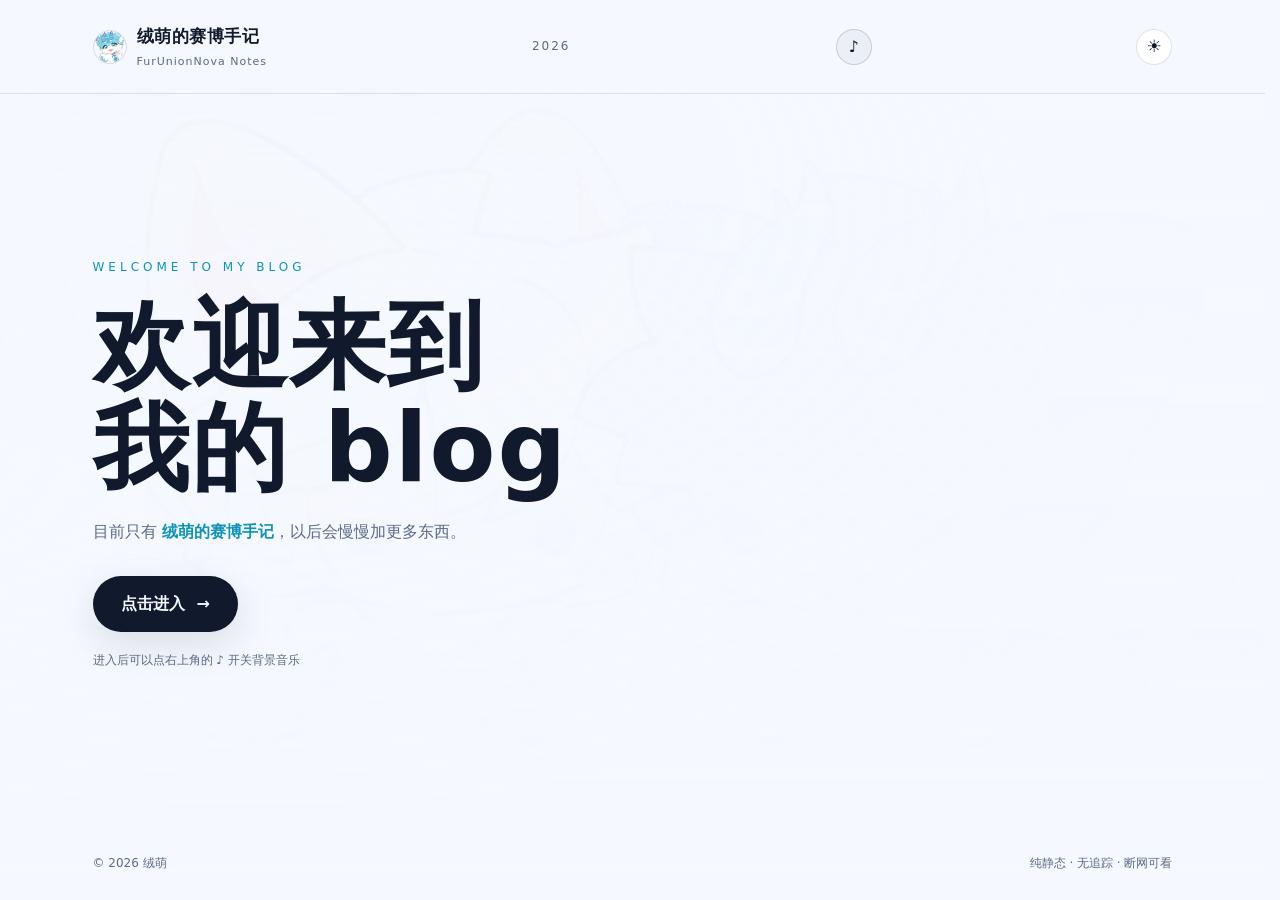
==== index.html @ 15f38e01 "Flatten cards to image-and-footer style and add daylight theme" ====
﻿<!doctype html>
<html lang="zh-CN">
<head>
<meta charset="utf-8">
<meta name="viewport" content="width=device-width, initial-scale=1">
<title>欢迎 · 绒萌的赛博手记</title>
<meta name="description" content="欢迎来到绒萌的博客。">
<meta property="og:title" content="欢迎 · 绒萌的赛博手记">
<meta property="og:description" content="欢迎来到绒萌的博客。">
<meta property="og:type" content="website">
<meta property="og:image" content="assets/img/og-cover.webp">
<meta name="theme-color" content="#050b14">
<meta property="og:locale" content="zh_CN">
<meta name="twitter:card" content="summary_large_image">
<link rel="manifest" href="site.webmanifest">
<link rel="preload" as="image" href="assets/img/fursona-08-480.webp" media="(max-width: 700px)" fetchpriority="high">
<link rel="preload" as="image" href="assets/img/fursona-08.webp" media="(min-width: 701px)" fetchpriority="high">

<script>try{var t=localStorage.getItem('blog-theme');if(t)document.documentElement.dataset.theme=t;else if(matchMedia('(prefers-color-scheme: light)').matches)document.documentElement.dataset.theme='light'}catch(e){}</script>
<link rel="stylesheet" href="assets/style.css?v=20261102w">
<link rel="icon" href="assets/img/avatar.webp">
</head>
<body class="welcome">
<picture>
  <source media="(max-width: 700px)" srcset="assets/img/fursona-08-480.webp">
  <img class="welcome-bg" src="assets/img/fursona-08.webp" alt="" aria-hidden="true" fetchpriority="high" decoding="async">
</picture>
<div class="welcome-veil" aria-hidden="true"></div>

<header class="welcome-head">
  <a class="brand" href="index.html">
    <img decoding="async" src="assets/img/avatar.webp" alt="绒萌的兽设头像" width="34" height="34">
    <span>绒萌的赛博手记<small>FurUnionNova Notes</small></span>
  </a>
  <span class="welcome-year">2026</span>
  <button class="music-toggle" type="button" aria-label="背景音乐" aria-pressed="false" title="开启背景音乐">♪</button>
  <button class="theme-toggle" type="button" aria-label="切换主题">☾</button>
</header>

<main class="welcome-main">
  <p class="eyebrow reveal">WELCOME TO MY BLOG</p>
  <h1 class="reveal">欢迎来到<br>我的 blog</h1>
  <p class="welcome-sub reveal">目前只有 <b>绒萌的赛博手记</b>，以后会慢慢加更多东西。</p>
  <a class="enter-btn reveal" href="home.html" data-enter>
    点击进入 <span aria-hidden="true">→</span>
  </a>
  <p class="welcome-hint reveal">进入后可以点右上角的 ♪ 开关背景音乐</p>
</main>

<footer class="welcome-foot">
  <span>© 2026 绒萌</span>
  <span>纯静态 · 无追踪 · 断网可看</span>
</footer>

<script src="assets/transition.js?v=20261102w" defer></script>
<script src="assets/music.js?v=20261102w" defer></script>
<script src="assets/blog.js?v=20261102w" defer></script>
</body>
</html>
---- assets/style.css ----
﻿:root {
  color-scheme: dark;
  --bg: #0a1220;
  --bg-soft: #0f1b2e;
  --card: #101d31;
  --text: #e8f1ff;
  --muted: #93a7c4;
  --line: rgba(147, 167, 196, .16);
  --accent: #5ee0ff;
  --accent-2: #8b7bff;
  --danger: #ff7a9c;
  --radius: 14px;
  --maxw: 1080px;
  --prose: 68ch;
  --shadow: 0 18px 50px rgba(0, 0, 0, .28);
}

[data-theme="light"] {
  color-scheme: light;
  --bg: #f5f8ff;
  --bg-soft: #eaf1fb;
  --card: #ffffff;
  --text: #101a2c;
  --muted: #5a6b85;
  --line: rgba(16, 26, 44, .12);
  --accent: #0e93b8;
  --accent-2: #6c5ce7;
  --shadow: 0 18px 50px rgba(16, 26, 44, .10);
}

* { box-sizing: border-box; }

html {
  scroll-behavior: smooth;
  scroll-padding-top: 88px;
}

/* 只在桌面端固定滚动条槽；手机用 overlay 滚动条，强制 overflow 反而可能破坏 sticky */
@media (hover: hover) and (pointer: fine) {
  html {
    overflow-y: scroll;
    scrollbar-gutter: stable;
    scrollbar-color: rgba(147, 167, 196, .35) transparent;
  }
}

::-webkit-scrollbar { width: 12px; }
::-webkit-scrollbar-track { background: transparent; }
::-webkit-scrollbar-thumb {
  background: rgba(147, 167, 196, .3);
  border: 3px solid transparent;
  border-radius: 8px;
  background-clip: content-box;
}

body {
  margin: 0;
  background:
    radial-gradient(900px 500px at 15% -10%, rgba(94, 224, 255, .10), transparent 60%),
    radial-gradient(700px 420px at 100% 0%, rgba(139, 123, 255, .10), transparent 55%),
    var(--bg);
  color: var(--text);
  font-family: "Microsoft YaHei", "PingFang SC", "Noto Sans CJK SC", system-ui, sans-serif;
  font-size: 17px;
  line-height: 1.75;
  -webkit-font-smoothing: antialiased;
}

a { color: var(--accent); text-decoration: none; }
a:hover { text-decoration: underline; text-underline-offset: 3px; }

img { max-width: 100%; display: block; }

button { font: inherit; color: inherit; }

:focus-visible {
  outline: 2px solid var(--accent);
  outline-offset: 3px;
  border-radius: 4px;
}

.skip {
  position: absolute;
  left: 12px;
  top: -60px;
  background: var(--card);
  color: var(--text);
  padding: 10px 14px;
  border-radius: 10px;
  z-index: 100;
  border: 1px solid var(--line);
}
.skip:focus { top: 12px; }

.wrap {
  width: min(var(--maxw), calc(100% - 40px));
  margin: 0 auto;
}

/* ---------- 页头 ---------- */
.site-header {
  position: sticky;
  top: 0;
  z-index: 50;
  background: color-mix(in srgb, var(--bg) 82%, transparent);
  border-bottom: 1px solid var(--line);
  backdrop-filter: blur(14px);
}

.site-header .wrap {
  display: flex;
  align-items: center;
  gap: 18px;
  min-height: 66px;
}

.brand {
  display: inline-flex;
  align-items: center;
  gap: 10px;
  color: var(--text);
  font-weight: 700;
  letter-spacing: .5px;
  flex-shrink: 0;
}
.brand span { white-space: nowrap; }
.brand:hover { text-decoration: none; }
.brand img {
  width: 34px;
  height: 34px;
  border-radius: 50%;
  border: 1px solid var(--line);
}
.brand small {
  display: block;
  color: var(--muted);
  font-size: 11px;
  font-weight: 400;
  letter-spacing: 1px;
}

.nav {
  margin-left: auto;
  display: flex;
  align-items: center;
  gap: 22px;
  font-size: 15px;
}
.nav a { color: var(--muted); }
.nav a:hover, .nav a[aria-current="page"] { color: var(--text); }

.theme-toggle {
  width: 36px;
  height: 36px;
  border-radius: 50%;
  border: 1px solid var(--line);
  background: var(--card);
  cursor: pointer;
  display: grid;
  place-items: center;
}

/* ---------- 首页 ---------- */
.hero {
  display: flex;
  align-items: center;
  gap: 28px;
  padding: 72px 0 54px;
}
.hero .avatar {
  width: 104px;
  height: 104px;
  border-radius: 50%;
  object-fit: cover;
  border: 1px solid var(--line);
  box-shadow: var(--shadow);
}
.hero h1 {
  margin: 0 0 6px;
  font-size: clamp(28px, 4vw, 40px);
  letter-spacing: 1px;
}
.hero p { margin: 0; color: var(--muted); }
.hero .latest {
  margin-top: 14px;
  font-size: 14px;
}
.hero .latest span { color: var(--muted); }

.year {
  margin: 36px 0 14px;
  color: var(--muted);
  font-size: 13px;
  letter-spacing: 2px;
}

.post-list { display: grid; gap: 14px; }

.card {
  display: block;
  padding: 22px 24px;
  background: var(--card);
  border: 1px solid var(--line);
  border-radius: var(--radius);
  color: var(--text);
  transition: transform .18s ease, border-color .18s ease;
}
.card:hover {
  transform: translateY(-3px);
  border-color: color-mix(in srgb, var(--accent) 55%, var(--line));
  text-decoration: none;
}
.card .meta {
  display: flex;
  gap: 12px;
  align-items: center;
  color: var(--muted);
  font-size: 13px;
}
.card h2 {
  margin: 8px 0 6px;
  font-size: 21px;
  letter-spacing: .3px;
}
.card p {
  margin: 0;
  color: var(--muted);
  font-size: 15px;
  display: -webkit-box;
  -webkit-line-clamp: 2;
  -webkit-box-orient: vertical;
  overflow: hidden;
}
.card .tags { margin-top: 12px; display: flex; gap: 8px; flex-wrap: wrap; }

.tag {
  font-size: 12px;
  color: var(--accent);
  border: 1px solid color-mix(in srgb, var(--accent) 35%, var(--line));
  border-radius: 999px;
  padding: 1px 9px;
}

/* ---------- 文章 ---------- */
.progress {
  position: fixed;
  left: 0;
  top: 0;
  height: 3px;
  width: 100%;
  transform: scaleX(0);
  transform-origin: 0 50%;
  will-change: transform;
  background: linear-gradient(90deg, var(--accent), var(--accent-2));
  z-index: 60;
}

.article-layout {
  display: grid;
  grid-template-columns: minmax(0, 1fr) 220px;
  gap: 56px;
  align-items: start;
  padding: 56px 0 80px;
}

.article-head { margin-bottom: 34px; }
.article-head h1 {
  margin: 0 0 14px;
  font-size: clamp(30px, 4.4vw, 42px);
  line-height: 1.3;
  letter-spacing: .5px;
}
.article-head .meta {
  display: flex;
  flex-wrap: wrap;
  gap: 12px;
  color: var(--muted);
  font-size: 14px;
}

.prose { max-width: var(--prose); }
.prose > :first-child { margin-top: 0; }
.prose h2 {
  margin: 2.3em 0 .8em;
  font-size: 24px;
  letter-spacing: .3px;
}
.prose h3 { margin: 1.8em 0 .6em; font-size: 19px; }
.prose p { margin: 1.05em 0; }
.prose ul, .prose ol { padding-left: 1.4em; }
.prose li { margin: .4em 0; }
.prose blockquote {
  margin: 1.4em 0;
  padding: 2px 18px;
  border-left: 3px solid var(--accent);
  color: var(--muted);
  background: color-mix(in srgb, var(--accent) 6%, transparent);
  border-radius: 0 8px 8px 0;
}
.prose code {
  font-family: Consolas, "Cascadia Code", "SFMono-Regular", monospace;
  font-size: .92em;
  background: var(--bg-soft);
  border: 1px solid var(--line);
  border-radius: 6px;
  padding: .12em .38em;
}
.prose pre {
  position: relative;
  margin: 1.5em 0;
  padding: 18px 20px;
  background: #07101d;
  border: 1px solid var(--line);
  border-radius: 12px;
  overflow: auto;
}
.prose pre code {
  background: none;
  border: 0;
  padding: 0;
  color: #d7e8ff;
  font-size: 14px;
  line-height: 1.7;
}
.copy {
  position: absolute;
  top: 8px;
  right: 8px;
  font-size: 12px;
  padding: 4px 9px;
  border-radius: 7px;
  border: 1px solid rgba(255, 255, 255, .18);
  background: rgba(255, 255, 255, .06);
  color: #cfe6ff;
  cursor: pointer;
  opacity: .7;
}
.copy:hover { opacity: 1; }

.toc {
  position: sticky;
  top: 96px;
  border-left: 1px solid var(--line);
  padding-left: 18px;
  font-size: 13px;
  max-height: calc(100vh - 140px);
  overflow: auto;
}
.toc strong {
  display: block;
  color: var(--muted);
  font-size: 12px;
  letter-spacing: 2px;
  margin-bottom: 10px;
}
.toc a {
  display: block;
  color: var(--muted);
  padding: 3px 0;
  line-height: 1.5;
}
.toc a:hover, .toc a.active { color: var(--text); text-decoration: none; }
.toc a.h3 { padding-left: 12px; font-size: 12px; }

.author {
  display: flex;
  align-items: center;
  gap: 14px;
  margin-top: 56px;
  padding: 18px 20px;
  border: 1px solid var(--line);
  border-radius: var(--radius);
  background: var(--card);
}
.author img { width: 52px; height: 52px; border-radius: 50%; object-fit: cover; }
.author b { display: block; }
.author span { color: var(--muted); font-size: 14px; }

.pager {
  display: grid;
  grid-template-columns: 1fr 1fr;
  gap: 12px;
  margin-top: 28px;
}
.pager a {
  padding: 14px 16px;
  border: 1px solid var(--line);
  border-radius: 12px;
  color: var(--text);
  background: var(--card);
  font-size: 14px;
}
.pager a:hover { border-color: var(--accent); text-decoration: none; }
.pager a span { display: block; color: var(--muted); font-size: 12px; margin-bottom: 3px; }
.pager a.next { text-align: right; }

/* ---------- 关于 ---------- */
.about-head {
  display: flex;
  align-items: center;
  gap: 24px;
  padding: 56px 0 10px;
}
.about-head img {
  width: 120px;
  height: 120px;
  border-radius: 50%;
  object-fit: cover;
  border: 1px solid var(--line);
}
.about-head h1 { margin: 0 0 4px; font-size: 34px; }
.about-head p { margin: 0; color: var(--muted); }

.about section { padding: 30px 0; border-top: 1px solid var(--line); }
.about h2 { margin: 0 0 12px; font-size: 22px; }
.about p { max-width: 72ch; color: var(--text); }
.about .muted { color: var(--muted); }

.timeline {
  list-style: none;
  margin: 0;
  padding: 0;
  border-left: 1px solid var(--line);
}
.timeline li {
  position: relative;
  padding: 0 0 18px 22px;
}
.timeline li::before {
  content: "";
  position: absolute;
  left: -4px;
  top: 9px;
  width: 7px;
  height: 7px;
  border-radius: 50%;
  background: var(--accent);
}
.timeline b { display: block; }

.gallery {
  display: grid;
  grid-template-columns: repeat(3, 1fr);
  gap: 14px;
  margin-top: 18px;
}
.gallery figure {
  margin: 0;
  border: 1px solid var(--line);
  border-radius: 12px;
  overflow: hidden;
  background: var(--card);
}
.gallery img {
  width: 100%;
  height: 260px;
  object-fit: contain;
  background: var(--bg-soft);
}
.gallery figcaption {
  padding: 8px 10px;
  color: var(--muted);
  font-size: 12px;
}
.gallery figure.is-missing {
  display: grid;
  place-items: center;
  aspect-ratio: 3 / 2;
  border-style: dashed;
  color: var(--muted);
  font-size: 13px;
}
.gallery figure.is-missing img { display: none; }
.gallery figure.is-missing figcaption { padding: 0; }

/* ---------- 页脚 ---------- */
.site-footer {
  margin-top: 70px;
  padding: 26px 0 40px;
  border-top: 1px solid var(--line);
  color: var(--muted);
  font-size: 13px;
}
.site-footer .wrap {
  display: flex;
  flex-wrap: wrap;
  gap: 10px 24px;
  justify-content: space-between;
}

/* ---------- 其它 ---------- */
.to-top {
  position: fixed;
  right: 22px;
  bottom: 22px;
  width: 42px;
  height: 42px;
  border-radius: 50%;
  border: 1px solid var(--line);
  background: var(--card);
  color: var(--text);
  cursor: pointer;
  opacity: 0;
  pointer-events: none;
  transition: opacity .18s ease, transform .18s ease;
  transform: translateY(8px);
}
.to-top.show { opacity: 1; pointer-events: auto; transform: none; }

.notfound {
  min-height: 60vh;
  display: grid;
  place-content: center;
  text-align: center;
  gap: 10px;
}
.notfound h1 { font-size: 40px; margin: 0; }
.notfound p { color: var(--muted); margin: 0; }

@media (max-width: 1000px) {
  .article-layout { grid-template-columns: 1fr; }
  .toc {
    position: static;
    order: -1;
    border-left: 0;
    border-bottom: 1px solid var(--line);
    padding: 0 0 16px;
    margin-bottom: 8px;
    max-height: none;
  }
  .toc details summary { cursor: pointer; color: var(--muted); font-size: 13px; }
}

@media (max-width: 700px) {
  body { font-size: 16px; }
  .hero { flex-direction: column; align-items: flex-start; gap: 18px; padding: 48px 0 36px; }
  .hero .avatar { width: 84px; height: 84px; }
  .card { padding: 18px; }
  .gallery { grid-template-columns: repeat(2, 1fr); }
  .gallery img { height: 200px; }
  .about-head { flex-direction: column; align-items: flex-start; }
  .pager { grid-template-columns: 1fr; }
  .pager a.next { text-align: left; }
  .nav { gap: 12px; font-size: 14px; }
  .nav a[href^="https"] { display: none; }
  .brand small { display: none; }
}

@media (prefers-reduced-motion: reduce) {
  html { scroll-behavior: auto; }
  *, *::before, *::after {
    animation-duration: .001ms !important;
    transition-duration: .001ms !important;
  }
}

/* ---------- 一级页：图片门户 ---------- */
.portal {
  --p-text: #f2f8ff;
  min-height: 100svh;
  display: flex;
  flex-direction: column;
  background: #050b14;
  color: var(--p-text);
}
.portal-bg {
  position: fixed;
  inset: 0;
  width: 100%;
  height: 100%;
  object-fit: cover;
  object-position: center;
  z-index: -2;
}
.portal-veil {
  position: fixed;
  inset: 0;
  z-index: -1;
  background: linear-gradient(180deg, rgba(5, 11, 20, .42) 0%, rgba(5, 11, 20, .78) 55%, #050b14 100%);
}
.portal-head {
  position: sticky;
  top: 0;
  z-index: 60;
  width: 100%;
  margin: 0;
  display: flex;
  align-items: center;
  justify-content: space-between;
  padding: 22px max(20px, calc((100% - var(--maxw)) / 2));
  background: rgba(5, 11, 20, .58);
  -webkit-backdrop-filter: blur(16px);
  backdrop-filter: blur(16px);
  border-bottom: 1px solid rgba(255, 255, 255, .08);
}
.portal .brand { color: var(--p-text); }
.portal .brand small { color: rgba(242, 248, 255, .55); }
.portal-nav { display: flex; gap: 22px; font-size: 14px; }
.portal-nav a { color: rgba(242, 248, 255, .72); }
.portal-nav a:hover { color: #fff; text-decoration: none; }
.portal-main {
  width: min(var(--maxw), calc(100% - 40px));
  margin: 0 auto;
  flex: 1;
  display: flex;
  flex-direction: column;
  justify-content: center;
  gap: 22px;
  padding: 54px 0;
}
.eyebrow {
  margin: 0;
  color: var(--accent);
  font-size: 12px;
  letter-spacing: 4px;
}
.portal .eyebrow {
  color: #8ff0ff;
  text-shadow: 0 1px 12px rgba(0, 0, 0, .75);
}
.portal h1 {
  margin: 0;
  font-size: clamp(40px, 7vw, 82px);
  line-height: 1.1;
  letter-spacing: 2px;
}
.portal .lede {
  margin: 0;
  max-width: 44ch;
  color: rgba(242, 248, 255, .72);
}
.entries {
  display: grid;
  grid-template-columns: repeat(3, 1fr);
  gap: 16px;
  margin-top: 20px;
}
.entry {
  position: relative;
  display: flex;
  flex-direction: column;
  height: auto;
  padding: 0;
  border: 0;
  border-radius: 16px;
  overflow: hidden;
  background: #0d1728;
  color: #fff;
  transition: background-color .15s ease;
}
.entry > picture { display: block; width: 100%; }
.entry-img {
  width: 100%;
  height: 130px;
  display: block;
  object-fit: cover;
  object-position: center;
  flex: none;
  background: #0d1728;
}
.entry-blog .entry-img { object-position: center 18%; }
.entry-about .entry-img { object-position: center 42%; }
.entry-gallery .entry-img { object-position: center 32%; }
.entry:hover { text-decoration: none; background: #122036; }
.entry .arrow {
  position: absolute;
  top: 12px;
  right: 14px;
  font-size: 18px;
  color: #fff;
  opacity: .85;
  text-shadow: 0 1px 3px rgba(0, 0, 0, .55);
}
.entry-body {
  display: block;
  width: 100%;
  padding: 10px 16px 14px;
  background: inherit;
}
.entry-body b { display: block; font-size: 20px; margin-bottom: 2px; }
.entry-body span { font-size: 13px; color: rgba(242, 248, 255, .72); }
.portal-foot {
  width: min(var(--maxw), calc(100% - 40px));
  margin: 0 auto;
  display: flex;
  justify-content: space-between;
  padding: 18px 0 26px;
  font-size: 12px;
  color: rgba(242, 248, 255, .45);
  border-top: 1px solid rgba(255, 255, 255, .1);
}

/* ---------- 二级页：博客索引 ---------- */
.hub-hero { padding: 52px 0 26px; }
.hub-hero h1 { margin: 6px 0 8px; font-size: clamp(32px, 4.6vw, 46px); letter-spacing: 1px; }
.hub-hero .lede { margin: 0; color: var(--muted); max-width: 52ch; }

.filters { display: flex; flex-wrap: wrap; gap: 10px; margin: 18px 0 8px; }
.chip {
  border: 1px solid var(--line);
  background: var(--card);
  color: var(--muted);
  border-radius: 10px;
  padding: 8px 14px;
  font-size: 14px;
  cursor: pointer;
  transition: border-color .16s ease, color .16s ease, transform .16s ease;
}
.chip span { color: var(--muted); font-size: 12px; margin-left: 4px; }
.chip:hover { color: var(--text); transform: translateY(-1px); }
.chip[aria-pressed="true"] {
  color: var(--text);
  border-color: color-mix(in srgb, var(--accent) 60%, var(--line));
  background: color-mix(in srgb, var(--accent) 10%, var(--card));
}
.chip[aria-pressed="true"] span { color: var(--accent); }

.filter-count { color: var(--muted); font-size: 13px; margin: 6px 0 18px; }
.post-grid { display: grid; grid-template-columns: repeat(3, minmax(0, 1fr)); gap: 14px; }
.post-card { display: flex; flex-direction: column; }
.post-card h2 { font-size: 19px; }
.post-card p { flex: 1; }
.empty { color: var(--muted); padding: 30px 0; }
[hidden] { display: none !important; }

.blank-frame {
  display: grid;
  place-items: center;
  aspect-ratio: 16 / 9;
  border: 1px dashed var(--line);
  border-radius: var(--radius);
  background: var(--bg-soft);
  color: var(--muted);
  font-size: 14px;
  letter-spacing: 2px;
}
.empty-state { text-align: center; padding: 8px 0 46px; }
.empty-state .blank-frame { max-width: 520px; margin: 0 auto 22px; }
.empty-state h2 { margin: 0 0 6px; font-size: 22px; }
.empty-state p { margin: 0 0 18px; color: var(--muted); }
.btn {
  display: inline-block;
  padding: 10px 18px;
  border-radius: 10px;
  border: 1px solid var(--line);
  background: var(--card);
  color: var(--text);
  font-size: 14px;
}
.btn:hover { border-color: var(--accent); text-decoration: none; }

/* ---------- 图集页 ---------- */
.gallery-page { padding: 44px 0 80px; }
.gallery-page h1 { margin: 0 0 6px; font-size: clamp(32px, 4.6vw, 42px); }
.gallery-page > p { color: var(--muted); margin: 0; }
.gallery-grid {
  display: grid;
  grid-template-columns: repeat(2, minmax(0, 1fr));
  gap: 16px;
  margin-top: 26px;
}
.gallery-grid figure {
  margin: 0;
  border: 1px solid var(--line);
  border-radius: 14px;
  overflow: hidden;
  background: var(--card);
  content-visibility: auto;
  contain-intrinsic-size: 420px;
}
.gallery-grid picture { display: block; }
.gallery-grid a { display: block; }
.gallery-grid img { width: 100%; height: auto; display: block; }
.gallery-grid figcaption { padding: 10px 14px; color: var(--muted); font-size: 13px; }

@media (max-width: 1000px) {
  .post-grid { grid-template-columns: repeat(2, minmax(0, 1fr)); }
}

@media (max-width: 900px) {
  .post-grid { grid-template-columns: repeat(2, minmax(0, 1fr)); }
  .entries { grid-template-columns: 1fr 1fr; }
}

@media (max-width: 700px) {
  .post-grid { grid-template-columns: 1fr; }
  .portal-main { padding: 36px 0; }
  .portal h1 { font-size: 38px; }
  .entries { grid-template-columns: 1fr; }
  .portal-nav { gap: 14px; font-size: 13px; }
  .gallery-grid { grid-template-columns: 1fr; }
  .portal-foot { flex-direction: column; gap: 6px; }
}

/* ---------- 三级结构：欢迎页（一级） ---------- */
.welcome {
  min-height: 100svh;
  display: flex;
  flex-direction: column;
  background: #050b14;
  color: #f2f8ff;
}
.welcome-bg {
  position: fixed;
  inset: 0;
  width: 100%;
  height: 100%;
  object-fit: cover;
  object-position: center;
  z-index: -2;
}
.welcome-veil {
  position: fixed;
  inset: 0;
  z-index: -1;
  background:
    radial-gradient(90% 80% at 20% 35%, rgba(5, 11, 20, .20), rgba(5, 11, 20, .78) 70%),
    linear-gradient(180deg, rgba(5, 11, 20, .45), rgba(5, 11, 20, .92));
}
.welcome-head {
  position: sticky;
  top: 0;
  z-index: 60;
  width: 100%;
  margin: 0;
  display: flex;
  align-items: center;
  justify-content: space-between;
  gap: 16px;
  padding: 22px max(20px, calc((100% - var(--maxw)) / 2));
  background: rgba(5, 11, 20, .5);
  -webkit-backdrop-filter: blur(16px);
  backdrop-filter: blur(16px);
  border-bottom: 1px solid rgba(255, 255, 255, .07);
}
.welcome .brand { color: #f2f8ff; }
.welcome .brand small { color: rgba(242, 248, 255, .55); }
.welcome-year { color: rgba(242, 248, 255, .4); font-size: 12px; letter-spacing: 2px; }
.welcome-main {
  width: min(var(--maxw), calc(100% - 40px));
  margin: auto;
  flex: 1;
  display: flex;
  flex-direction: column;
  justify-content: center;
  align-items: flex-start;
  gap: 18px;
  padding: 56px 0;
}
.welcome h1 {
  margin: 0;
  font-size: clamp(46px, 8vw, 96px);
  line-height: 1.06;
  letter-spacing: 2px;
}
.welcome-sub {
  margin: 0;
  max-width: 40ch;
  color: rgba(242, 248, 255, .72);
  font-size: 16px;
}
.welcome-sub b { color: #8ff0ff; font-weight: 600; }
.enter-btn {
  position: relative;
  display: inline-flex;
  align-items: center;
  gap: 12px;
  margin-top: 12px;
  padding: 14px 28px;
  border-radius: 999px;
  background: #f2f8ff;
  color: #07101d;
  font-weight: 600;
  font-size: 16px;
  box-shadow: 0 12px 40px rgba(94, 224, 255, .22);
  transition: transform .2s ease, box-shadow .2s ease;
}
.enter-btn:hover {
  transform: translateY(-3px);
  text-decoration: none;
  box-shadow: 0 18px 54px rgba(94, 224, 255, .38);
}
.enter-btn span { transition: transform .2s ease; }
.enter-btn:hover span { transform: translateX(4px); }
.welcome-hint { margin: 0; color: rgba(242, 248, 255, .45); font-size: 12px; }
.welcome-foot {
  width: min(var(--maxw), calc(100% - 40px));
  margin: 0 auto;
  display: flex;
  justify-content: space-between;
  padding: 18px 0 26px;
  font-size: 12px;
  color: rgba(242, 248, 255, .45);
  border-top: 1px solid rgba(255, 255, 255, .1);
}

/* ---------- 二级菜单：空格子 ---------- */
.menu-page .portal-main { gap: 16px; }
.entry-empty {
  min-height: 150px;
  justify-content: flex-end;
  padding: 20px;
  border: 0;
  background: rgba(255, 255, 255, .035);
  color: rgba(242, 248, 255, .78);
}
.entry-empty .plus {
  position: absolute;
  top: 12px;
  right: 16px;
  font-size: 24px;
  font-weight: 300;
  color: rgba(242, 248, 255, .35);
}
.entry-empty .entry-body { padding: 0; background: none; }
.entry-empty .entry-body b { font-size: 18px; font-weight: 500; }
.entry-empty .entry-body span { color: rgba(242, 248, 255, .4); }
.entry-empty:hover { background: rgba(255, 255, 255, .06); }
.portal-foot a { color: rgba(242, 248, 255, .6); }
.portal-foot a:hover { color: #fff; }

/* ---------- 动画：只保留简单的页面淡入 / 淡出 ---------- */
@keyframes pageFade {
  from { opacity: 0; }
  to { opacity: 1; }
}
.welcome-main, .portal-main, main.wrap { animation: pageFade .85s ease backwards; }
body.is-leaving {
  opacity: 0;
  transition: opacity .32s ease;
  pointer-events: none;
}

/* ---------- 桌面端星形鼠标 ---------- */
@media (hover: hover) and (pointer: fine) {
  html, body { cursor: url("img/cursor-star.png") 3 3, auto; }
  a, button, [role="button"], summary, .chip,
  .theme-toggle, .music-toggle, .to-top {
    cursor: url("img/cursor-star-hover.png") 3 3, pointer;
  }
}

/* ---------- 背景音乐按钮 ---------- */
.music-toggle {
  width: 36px;
  height: 36px;
  flex: 0 0 36px;
  border-radius: 50%;
  border: 1px solid rgba(255, 255, 255, .18);
  background: rgba(255, 255, 255, .06);
  color: #f2f8ff;
  cursor: pointer;
  font-size: 16px;
  line-height: 1;
  display: grid;
  place-items: center;
  transition: color .18s ease, border-color .18s ease, box-shadow .18s ease;
}
.music-toggle:hover { border-color: rgba(94, 224, 255, .55); }
.music-toggle[aria-pressed="true"] {
  color: #8ff0ff;
  border-color: rgba(94, 224, 255, .55);
  box-shadow: 0 0 0 3px rgba(94, 224, 255, .12);
}
.site-header .music-toggle {
  border-color: var(--line);
  background: var(--card);
  color: var(--text);
}

/* ---------- 面包屑 ---------- */
.crumbs {
  display: flex;
  flex-wrap: wrap;
  align-items: center;
  gap: 6px;
  padding: 18px 0 0;
  font-size: 13px;
  color: var(--muted);
}
.crumbs a { color: var(--muted); }
.crumbs a:hover { color: var(--text); }
.crumbs span { opacity: .45; }

@media (max-width: 560px) {
  .nav a[href="index.html"], .nav a[href="../index.html"] { display: none; }
  .portal-nav a[href="index.html"], .portal-nav a[href="../index.html"] { display: none; }
  .portal-head { gap: 10px; }
  .portal-nav { gap: 10px; font-size: 12px; }
  .welcome-year { display: none; }
  .welcome-foot { flex-direction: column; gap: 6px; }
  .welcome-main { padding: 40px 0; }
}

@media (max-width: 420px) {
  .nav a[href="home.html"], .nav a[href="../home.html"] { display: none; }
  .portal-nav a[href="home.html"] { display: none; }
  .brand span { font-size: 14px; }
}

@media (prefers-reduced-motion: reduce) {
  .welcome-main, .portal-main, main.wrap { animation: none !important; }
  body.is-leaving { opacity: 1; transition: none; }
}

@media (max-width: 700px) {
  .portal-head { background: rgba(5, 11, 20, .88); }
  .welcome-head { background: rgba(5, 11, 20, .8); }
}

@media (max-width: 700px) {
  .portal-head { border-bottom: 0; box-shadow: 0 1px 0 rgba(0, 0, 0, .35); }
}
img.is-missing { background: linear-gradient(135deg, #16263f, #0a1220); }


/* ---------- 日间模式：一级、二级页 ---------- */
[data-theme="light"] .welcome { background: #f5f8ff; color: #101a2c; }
[data-theme="light"] .welcome-bg { opacity: .16; }
[data-theme="light"] .welcome-veil {
  background:
    radial-gradient(90% 80% at 20% 35%, rgba(245, 248, 255, .35), rgba(245, 248, 255, .88) 70%),
    linear-gradient(180deg, rgba(245, 248, 255, .65), rgba(245, 248, 255, .96));
}
[data-theme="light"] .welcome-head {
  background: rgba(245, 248, 255, .88);
  border-bottom-color: rgba(16, 26, 44, .12);
}
[data-theme="light"] .welcome .brand { color: #101a2c; }
[data-theme="light"] .welcome .brand small,
[data-theme="light"] .welcome-year,
[data-theme="light"] .welcome-sub,
[data-theme="light"] .welcome-foot,
[data-theme="light"] .welcome-foot a { color: #5a6b85; }
[data-theme="light"] .welcome-sub b { color: #0e93b8; }
[data-theme="light"] .welcome-hint { color: #5a6b85; }
[data-theme="light"] .enter-btn {
  background: #101a2c;
  color: #f5f8ff;
  box-shadow: 0 12px 40px rgba(16, 26, 44, .12);
}
[data-theme="light"] .enter-btn:hover { box-shadow: 0 18px 54px rgba(16, 26, 44, .18); }
[data-theme="light"] .music-toggle {
  border-color: rgba(16, 26, 44, .16);
  background: rgba(16, 26, 44, .04);
  color: #101a2c;
}
[data-theme="light"] .portal { background: #f5f8ff; --p-text: #101a2c; color: #101a2c; }
[data-theme="light"] .portal-veil {
  background: linear-gradient(180deg, rgba(245, 248, 255, .35), rgba(245, 248, 255, .9));
}
[data-theme="light"] .portal-bg { opacity: .04; }
[data-theme="light"] .portal-head {
  background: rgba(245, 248, 255, .9);
  border-bottom-color: rgba(16, 26, 44, .12);
}
[data-theme="light"] .portal-head .brand,
[data-theme="light"] .portal-nav a { color: #101a2c; }
[data-theme="light"] .portal-head .brand small { color: #5a6b85; }
[data-theme="light"] .portal-nav a:hover { color: #0e93b8; }
[data-theme="light"] .portal-foot a:hover,
[data-theme="light"] .welcome-foot a:hover { color: #101a2c; }
[data-theme="light"] .portal .eyebrow { color: #0e93b8; text-shadow: none; }
[data-theme="light"] .portal h1 { color: #101a2c; }
[data-theme="light"] .portal .lede { color: #2f3e55; }
[data-theme="light"] .portal-foot { color: #5a6b85; border-color: rgba(16, 26, 44, .1); }
[data-theme="light"] .portal-foot a { color: #5a6b85; }
[data-theme="light"] .entry { background: #fff; color: #101a2c; }
[data-theme="light"] .entry:hover { background: #eef3fb; }
[data-theme="light"] .entry > picture { display: block; width: 100%; }
.entry-img { background: #eaf1fb; }
[data-theme="light"] .entry-body span { color: #5a6b85; }
[data-theme="light"] .entry .arrow { color: #101a2c; text-shadow: none; }
[data-theme="light"] .entry-empty { background: rgba(16, 26, 44, .045); color: #5a6b85; }
[data-theme="light"] .entry-empty .entry-body span,
[data-theme="light"] .entry-empty .plus { color: rgba(16, 26, 44, .4); }
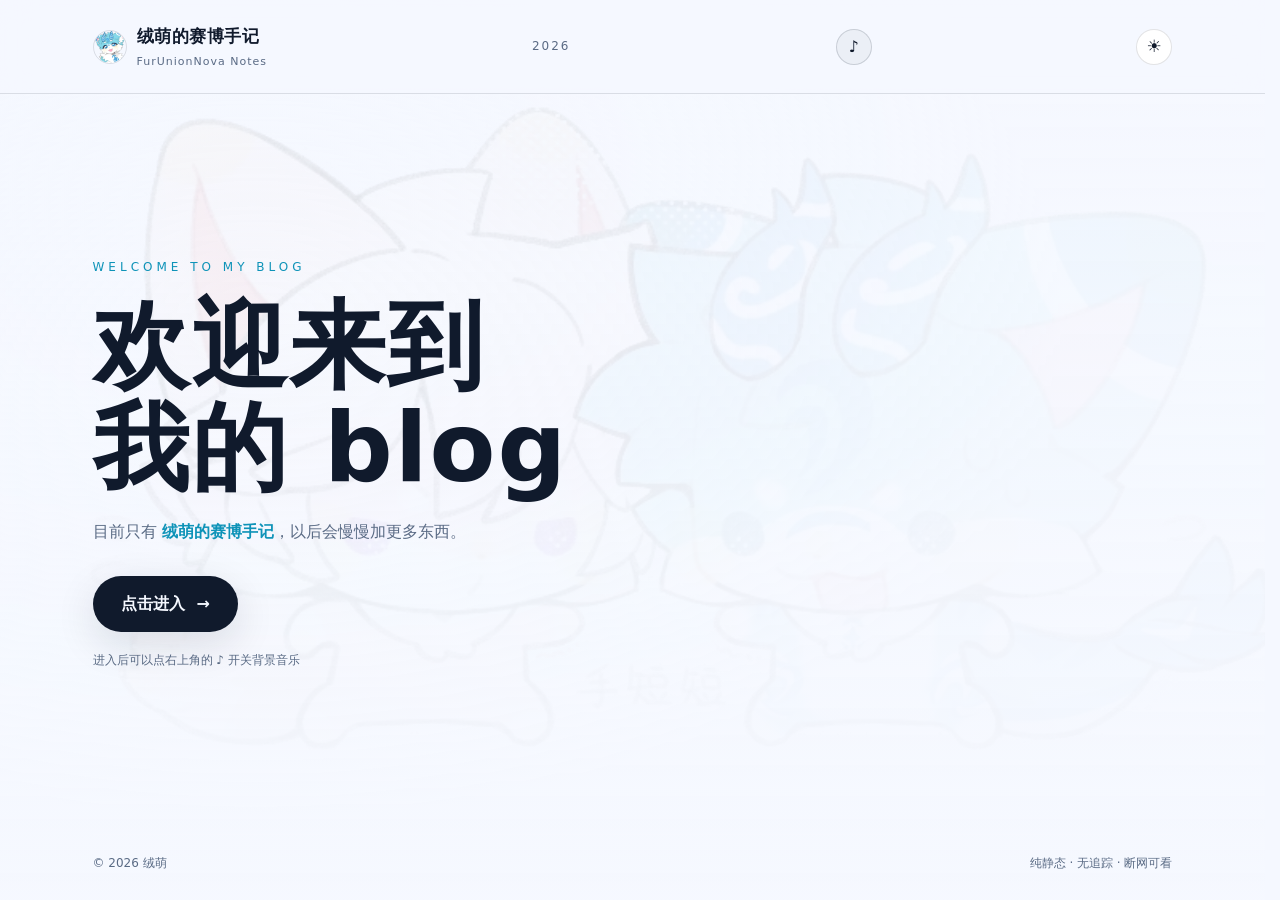
==== commit 1a45ddd2: "Restore daylight artwork and float card text over images" ====
--- a/index.html
+++ b/index.html
@@ -17,7 +17,7 @@
 <link rel="preload" as="image" href="assets/img/fursona-08.webp" media="(min-width: 701px)" fetchpriority="high">
 
 <script>try{var t=localStorage.getItem('blog-theme');if(t)document.documentElement.dataset.theme=t;else if(matchMedia('(prefers-color-scheme: light)').matches)document.documentElement.dataset.theme='light'}catch(e){}</script>
-<link rel="stylesheet" href="assets/style.css?v=20261102w">
+<link rel="stylesheet" href="assets/style.css?v=20261102af">
 <link rel="icon" href="assets/img/avatar.webp">
 </head>
 <body class="welcome">
@@ -52,8 +52,8 @@
   <span>纯静态 · 无追踪 · 断网可看</span>
 </footer>
 
-<script src="assets/transition.js?v=20261102w" defer></script>
-<script src="assets/music.js?v=20261102w" defer></script>
-<script src="assets/blog.js?v=20261102w" defer></script>
+<script src="assets/transition.js?v=20261102af" defer></script>
+<script src="assets/music.js?v=20261102af" defer></script>
+<script src="assets/blog.js?v=20261102af" defer></script>
 </body>
 </html>
--- a/assets/style.css
+++ b/assets/style.css
@@ -637,48 +637,58 @@
 }
 .entry {
   position: relative;
-  display: flex;
-  flex-direction: column;
-  height: auto;
+  display: block;
+  height: 210px;
   padding: 0;
   border: 0;
   border-radius: 16px;
   overflow: hidden;
   background: #0d1728;
   color: #fff;
-  transition: background-color .15s ease;
-}
-.entry > picture { display: block; width: 100%; }
+}
+.entry > picture {
+  position: absolute;
+  inset: 0;
+  display: block;
+  width: 100%;
+  height: 100%;
+}
 .entry-img {
   width: 100%;
-  height: 130px;
+  height: 100%;
   display: block;
   object-fit: cover;
   object-position: center;
-  flex: none;
   background: #0d1728;
 }
 .entry-blog .entry-img { object-position: center 18%; }
 .entry-about .entry-img { object-position: center 42%; }
 .entry-gallery .entry-img { object-position: center 32%; }
-.entry:hover { text-decoration: none; background: #122036; }
+.entry:hover { text-decoration: none; }
 .entry .arrow {
   position: absolute;
   top: 12px;
   right: 14px;
+  z-index: 2;
   font-size: 18px;
   color: #fff;
   opacity: .85;
   text-shadow: 0 1px 3px rgba(0, 0, 0, .55);
 }
 .entry-body {
+  text-shadow: 0 1px 2px #000, 0 0 8px rgba(0, 0, 0, .9);
+  position: absolute;
+  left: 0;
+  right: 0;
+  bottom: 0;
+  z-index: 2;
   display: block;
   width: 100%;
-  padding: 10px 16px 14px;
-  background: inherit;
+  padding: 14px 16px 16px;
+  background: linear-gradient(180deg, transparent 0%, rgba(5, 11, 20, .18) 35%, rgba(5, 11, 20, .62) 100%);
 }
 .entry-body b { display: block; font-size: 20px; margin-bottom: 2px; }
-.entry-body span { font-size: 13px; color: rgba(242, 248, 255, .72); }
+.entry-body span { font-size: 13px; color: rgba(242, 248, 255, .78); }
 .portal-foot {
   width: min(var(--maxw), calc(100% - 40px));
   margin: 0 auto;
@@ -897,6 +907,9 @@
 /* ---------- 二级菜单：空格子 ---------- */
 .menu-page .portal-main { gap: 16px; }
 .entry-empty {
+  display: flex;
+  flex-direction: column;
+  height: auto;
   min-height: 150px;
   justify-content: flex-end;
   padding: 20px;
@@ -912,7 +925,7 @@
   font-weight: 300;
   color: rgba(242, 248, 255, .35);
 }
-.entry-empty .entry-body { padding: 0; background: none; }
+.entry-empty .entry-body { position: static; padding: 0; text-shadow: none; background: none; }
 .entry-empty .entry-body b { font-size: 18px; font-weight: 500; }
 .entry-empty .entry-body span { color: rgba(242, 248, 255, .4); }
 .entry-empty:hover { background: rgba(255, 255, 255, .06); }
@@ -925,11 +938,6 @@
   to { opacity: 1; }
 }
 .welcome-main, .portal-main, main.wrap { animation: pageFade .85s ease backwards; }
-body.is-leaving {
-  opacity: 0;
-  transition: opacity .32s ease;
-  pointer-events: none;
-}
 
 /* ---------- 桌面端星形鼠标 ---------- */
 @media (hover: hover) and (pointer: fine) {
@@ -1000,7 +1008,6 @@
 
 @media (prefers-reduced-motion: reduce) {
   .welcome-main, .portal-main, main.wrap { animation: none !important; }
-  body.is-leaving { opacity: 1; transition: none; }
 }
 
 @media (max-width: 700px) {
@@ -1016,11 +1023,11 @@
 
 /* ---------- 日间模式：一级、二级页 ---------- */
 [data-theme="light"] .welcome { background: #f5f8ff; color: #101a2c; }
-[data-theme="light"] .welcome-bg { opacity: .16; }
+[data-theme="light"] .welcome-bg { opacity: .26; }
 [data-theme="light"] .welcome-veil {
   background:
-    radial-gradient(90% 80% at 20% 35%, rgba(245, 248, 255, .35), rgba(245, 248, 255, .88) 70%),
-    linear-gradient(180deg, rgba(245, 248, 255, .65), rgba(245, 248, 255, .96));
+    radial-gradient(90% 80% at 20% 35%, rgba(245, 248, 255, .22), rgba(245, 248, 255, .72) 70%),
+    linear-gradient(180deg, rgba(245, 248, 255, .42), rgba(245, 248, 255, .88));
 }
 [data-theme="light"] .welcome-head {
   background: rgba(245, 248, 255, .88);
@@ -1047,9 +1054,9 @@
 }
 [data-theme="light"] .portal { background: #f5f8ff; --p-text: #101a2c; color: #101a2c; }
 [data-theme="light"] .portal-veil {
-  background: linear-gradient(180deg, rgba(245, 248, 255, .35), rgba(245, 248, 255, .9));
-}
-[data-theme="light"] .portal-bg { opacity: .04; }
+  background: linear-gradient(180deg, rgba(245, 248, 255, .3), rgba(245, 248, 255, .8));
+}
+[data-theme="light"] .portal-bg { opacity: .18; }
 [data-theme="light"] .portal-head {
   background: rgba(245, 248, 255, .9);
   border-bottom-color: rgba(16, 26, 44, .12);
@@ -1065,12 +1072,34 @@
 [data-theme="light"] .portal .lede { color: #2f3e55; }
 [data-theme="light"] .portal-foot { color: #5a6b85; border-color: rgba(16, 26, 44, .1); }
 [data-theme="light"] .portal-foot a { color: #5a6b85; }
-[data-theme="light"] .entry { background: #fff; color: #101a2c; }
-[data-theme="light"] .entry:hover { background: #eef3fb; }
-[data-theme="light"] .entry > picture { display: block; width: 100%; }
-.entry-img { background: #eaf1fb; }
-[data-theme="light"] .entry-body span { color: #5a6b85; }
-[data-theme="light"] .entry .arrow { color: #101a2c; text-shadow: none; }
+[data-theme="light"] .entry { background: #0d1728; color: #fff; }
+[data-theme="light"] .entry:hover { background: #0d1728; }
+[data-theme="light"] .entry-img { background: #0d1728; }
+[data-theme="light"] .entry-body span { color: rgba(242, 248, 255, .8); }
+[data-theme="light"] .entry .arrow { color: #fff; text-shadow: 0 1px 3px rgba(0, 0, 0, .55); }
 [data-theme="light"] .entry-empty { background: rgba(16, 26, 44, .045); color: #5a6b85; }
 [data-theme="light"] .entry-empty .entry-body span,
-[data-theme="light"] .entry-empty .plus { color: rgba(16, 26, 44, .4); }+[data-theme="light"] .entry-empty .plus { color: rgba(16, 26, 44, .4); }
+
+
+/* ---------- 返回上级：双折线箭头 ---------- */
+.crumb-back, .back-inline {
+  display: inline-flex;
+  align-items: center;
+  gap: 4px;
+  width: fit-content;
+  color: var(--muted);
+  font-size: 13px;
+}
+.crumb-back { margin-right: 2px; }
+.back-inline { margin-bottom: 2px; }
+.crumb-back:hover, .back-inline:hover { color: var(--text); text-decoration: none; }
+.crumb-back svg, .back-inline svg { flex: none; display: block; }
+
+@media (max-width: 560px) {
+  .site-header .nav { flex-wrap: nowrap; white-space: nowrap; gap: 10px; }
+  .site-header .nav a[href="index.html"],
+  .site-header .nav a[href="../index.html"],
+  .site-header .nav a[href*="github.com"],
+  .site-header .nav a[aria-current="page"] { display: none; }
+}
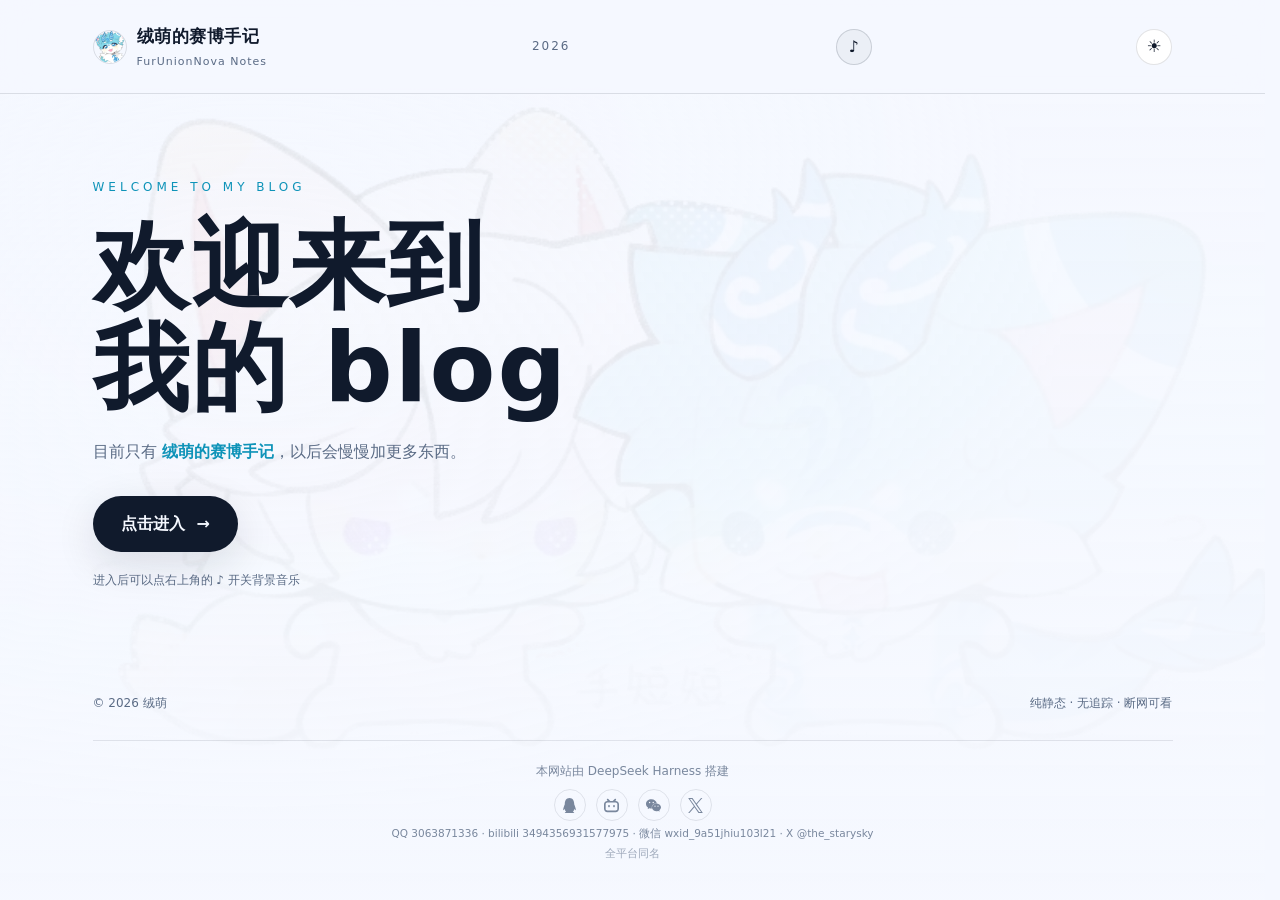
==== commit 2a9bde59: "Add footer credit and social contact buttons" ====
--- a/index.html
+++ b/index.html
@@ -17,7 +17,7 @@
 <link rel="preload" as="image" href="assets/img/fursona-08.webp" media="(min-width: 701px)" fetchpriority="high">
 
 <script>try{var t=localStorage.getItem('blog-theme');if(t)document.documentElement.dataset.theme=t;else if(matchMedia('(prefers-color-scheme: light)').matches)document.documentElement.dataset.theme='light'}catch(e){}</script>
-<link rel="stylesheet" href="assets/style.css?v=20261102af">
+<link rel="stylesheet" href="assets/style.css?v=20261102ah">
 <link rel="icon" href="assets/img/avatar.webp">
 </head>
 <body class="welcome">
@@ -52,8 +52,32 @@
   <span>纯静态 · 无追踪 · 断网可看</span>
 </footer>
 
-<script src="assets/transition.js?v=20261102af" defer></script>
-<script src="assets/music.js?v=20261102af" defer></script>
-<script src="assets/blog.js?v=20261102af" defer></script>
+<div class="site-credit">
+  <p class="credit-built">本网站由 DeepSeek Harness 搭建</p>
+  <div class="social-row" aria-label="联系我">
+    <a class="social-btn" href="https://wpa.qq.com/msgrd?v=3&amp;uin=3063871336&amp;site=qq&amp;menu=yes" target="_blank" rel="noopener noreferrer" aria-label="QQ：3063871336" title="QQ：3063871336">
+      <svg viewBox="0 0 24 24" aria-hidden="true" focusable="false"><path d="M21.395 15.035a40 40 0 0 0-.803-2.264l-1.079-2.695c.001-.032.014-.562.014-.836C19.526 4.632 17.351 0 12 0S4.474 4.632 4.474 9.241c0 .274.013.804.014.836l-1.08 2.695a39 39 0 0 0-.802 2.264c-1.021 3.283-.69 4.643-.438 4.673.54.065 2.103-2.472 2.103-2.472 0 1.469.756 3.387 2.394 4.771-.612.188-1.363.479-1.845.835-.434.32-.379.646-.301.778.343.578 5.883.369 7.482.189 1.6.18 7.14.389 7.483-.189.078-.132.132-.458-.301-.778-.483-.356-1.233-.646-1.846-.836 1.637-1.384 2.393-3.302 2.393-4.771 0 0 1.563 2.537 2.103 2.472.251-.03.581-1.39-.438-4.673
+"/></svg>
+    </a>
+    <a class="social-btn" href="https://space.bilibili.com/3494356931577975" target="_blank" rel="noopener noreferrer" aria-label="bilibili：3494356931577975" title="bilibili：3494356931577975">
+      <svg viewBox="0 0 24 24" aria-hidden="true" focusable="false"><path d="M17.813 4.653h.854c1.51.054 2.769.578 3.773 1.574 1.004.995 1.524 2.249 1.56 3.76v7.36c-.036 1.51-.556 2.769-1.56 3.773s-2.262 1.524-3.773 1.56H5.333c-1.51-.036-2.769-.556-3.773-1.56S.036 18.858 0 17.347v-7.36c.036-1.511.556-2.765 1.56-3.76 1.004-.996 2.262-1.52 3.773-1.574h.774l-1.174-1.12a1.234 1.234 0 0 1-.373-.906c0-.356.124-.658.373-.907l.027-.027c.267-.249.573-.373.92-.373.347 0 .653.124.92.373L9.653 4.44c.071.071.134.142.187.213h4.267a.836.836 0 0 1 .16-.213l2.853-2.747c.267-.249.573-.373.92-.373.347 0 .662.151.929.4.267.249.391.551.391.907 0 .355-.124.657-.373.906zM5.333 7.24c-.746.018-1.373.276-1.88.773-.506.498-.769 1.13-.786 1.894v7.52c.017.764.28 1.395.786 1.893.507.498 1.134.756 1.88.773h13.334c.746-.017 1.373-.275 1.88-.773.506-.498.769-1.129.786-1.893v-7.52c-.017-.765-.28-1.396-.786-1.894-.507-.497-1.134-.755-1.88-.773zM8 11.107c.373 0 .684.124.933.373.25.249.383.569.4.96v1.173c-.017.391-.15.711-.4.96-.249.25-.56.374-.933.374s-.684-.125-.933-.374c-.25-.249-.383-.569-.4-.96V12.44c0-.373.129-.689.386-.947.258-.257.574-.386.947-.386zm8 0c.373 0 .684.124.933.373.25.249.383.569.4.96v1.173c-.017.391-.15.711-.4.96-.249.25-.56.374-.933.374s-.684-.125-.933-.374c-.25-.249-.383-.569-.4-.96V12.44c.017-.391.15-.711.4-.96.249-.249.56-.373.933-.373Z
+"/></svg>
+    </a>
+    <button class="social-btn" type="button" data-copy="wxid_9a51jhiu103l21" aria-label="复制微信号：wxid_9a51jhiu103l21" title="复制微信号">
+      <svg viewBox="0 0 24 24" aria-hidden="true" focusable="false"><path d="M8.691 2.188C3.891 2.188 0 5.476 0 9.53c0 2.212 1.17 4.203 3.002 5.55a.59.59 0 0 1 .213.665l-.39 1.48c-.019.07-.048.141-.048.213 0 .163.13.295.29.295a.326.326 0 0 0 .167-.054l1.903-1.114a.864.864 0 0 1 .717-.098 10.16 10.16 0 0 0 2.837.403c.276 0 .543-.027.811-.05-.857-2.578.157-4.972 1.932-6.446 1.703-1.415 3.882-1.98 5.853-1.838-.576-3.583-4.196-6.348-8.596-6.348zM5.785 5.991c.642 0 1.162.529 1.162 1.18a1.17 1.17 0 0 1-1.162 1.178A1.17 1.17 0 0 1 4.623 7.17c0-.651.52-1.18 1.162-1.18zm5.813 0c.642 0 1.162.529 1.162 1.18a1.17 1.17 0 0 1-1.162 1.178 1.17 1.17 0 0 1-1.162-1.178c0-.651.52-1.18 1.162-1.18zm5.34 2.867c-1.797-.052-3.746.512-5.28 1.786-1.72 1.428-2.687 3.72-1.78 6.22.942 2.453 3.666 4.229 6.884 4.229.826 0 1.622-.12 2.361-.336a.722.722 0 0 1 .598.082l1.584.926a.272.272 0 0 0 .14.047c.134 0 .24-.111.24-.247 0-.06-.023-.12-.038-.177l-.327-1.233a.582.582 0 0 1-.023-.156.49.49 0 0 1 .201-.398C23.024 18.48 24 16.82 24 14.98c0-3.21-2.931-5.837-6.656-6.088V8.89c-.135-.01-.27-.027-.407-.03zm-2.53 3.274c.535 0 .969.44.969.982a.976.976 0 0 1-.969.983.976.976 0 0 1-.969-.983c0-.542.434-.982.97-.982zm4.844 0c.535 0 .969.44.969.982a.976.976 0 0 1-.969.983.976.976 0 0 1-.969-.983c0-.542.434-.982.969-.982z
+"/></svg>
+    </button>
+    <a class="social-btn" href="https://x.com/the_starysky" target="_blank" rel="noopener noreferrer" aria-label="X：@the_starysky" title="X：@the_starysky">
+      <svg viewBox="0 0 24 24" aria-hidden="true" focusable="false"><path d="M14.234 10.162 22.977 0h-2.072l-7.591 8.824L7.251 0H.258l9.168 13.343L.258 24H2.33l8.016-9.318L16.749 24h6.993zm-2.837 3.299-.929-1.329L3.076 1.56h3.182l5.965 8.532.929 1.329 7.754 11.09h-3.182z
+"/></svg>
+    </a>
+  </div>
+  <p class="credit-handles">QQ 3063871336 · bilibili 3494356931577975 · 微信 wxid_9a51jhiu103l21 · X @the_starysky</p>
+  <p class="credit-note">全平台同名</p>
+  <span class="social-status" role="status" aria-live="polite"></span>
+</div>
+<script src="assets/transition.js?v=20261102ah" defer></script>
+<script src="assets/music.js?v=20261102ah" defer></script>
+<script src="assets/blog.js?v=20261102ah" defer></script>
 </body>
 </html>
--- a/assets/style.css
+++ b/assets/style.css
@@ -1102,4 +1102,51 @@
   .site-header .nav a[href="../index.html"],
   .site-header .nav a[href*="github.com"],
   .site-header .nav a[aria-current="page"] { display: none; }
+}
+
+/* ---------- 页脚署名与联系方式 ---------- */
+.site-credit {
+  width: min(var(--maxw), calc(100% - 40px));
+  margin: 0 auto;
+  padding: 18px 0 calc(22px + env(safe-area-inset-bottom));
+  border-top: 1px solid var(--line);
+  text-align: center;
+  color: var(--muted);
+  font-size: 11px;
+  line-height: 1.7;
+  opacity: .8;
+}
+.site-credit p { margin: 2px 0; }
+.credit-built { font-size: 12px; }
+.credit-handles { font-size: 10.5px; word-break: break-word; }
+.credit-note { font-size: 10.5px; opacity: .7; }
+.social-row {
+  display: flex;
+  align-items: center;
+  justify-content: center;
+  gap: 10px;
+  margin: 8px 0 4px;
+}
+.social-btn {
+  width: 32px;
+  height: 32px;
+  display: grid;
+  place-items: center;
+  padding: 0;
+  border-radius: 50%;
+  border: 1px solid var(--line);
+  background: transparent;
+  color: var(--muted);
+  cursor: pointer;
+}
+.social-btn svg { width: 15px; height: 15px; fill: currentColor; display: block; }
+.social-btn:hover, .social-btn:focus-visible {
+  color: var(--text);
+  border-color: color-mix(in srgb, var(--accent) 55%, var(--line));
+}
+.social-status {
+  display: block;
+  min-height: 1.2em;
+  font-size: 11px;
+  color: var(--accent);
 }
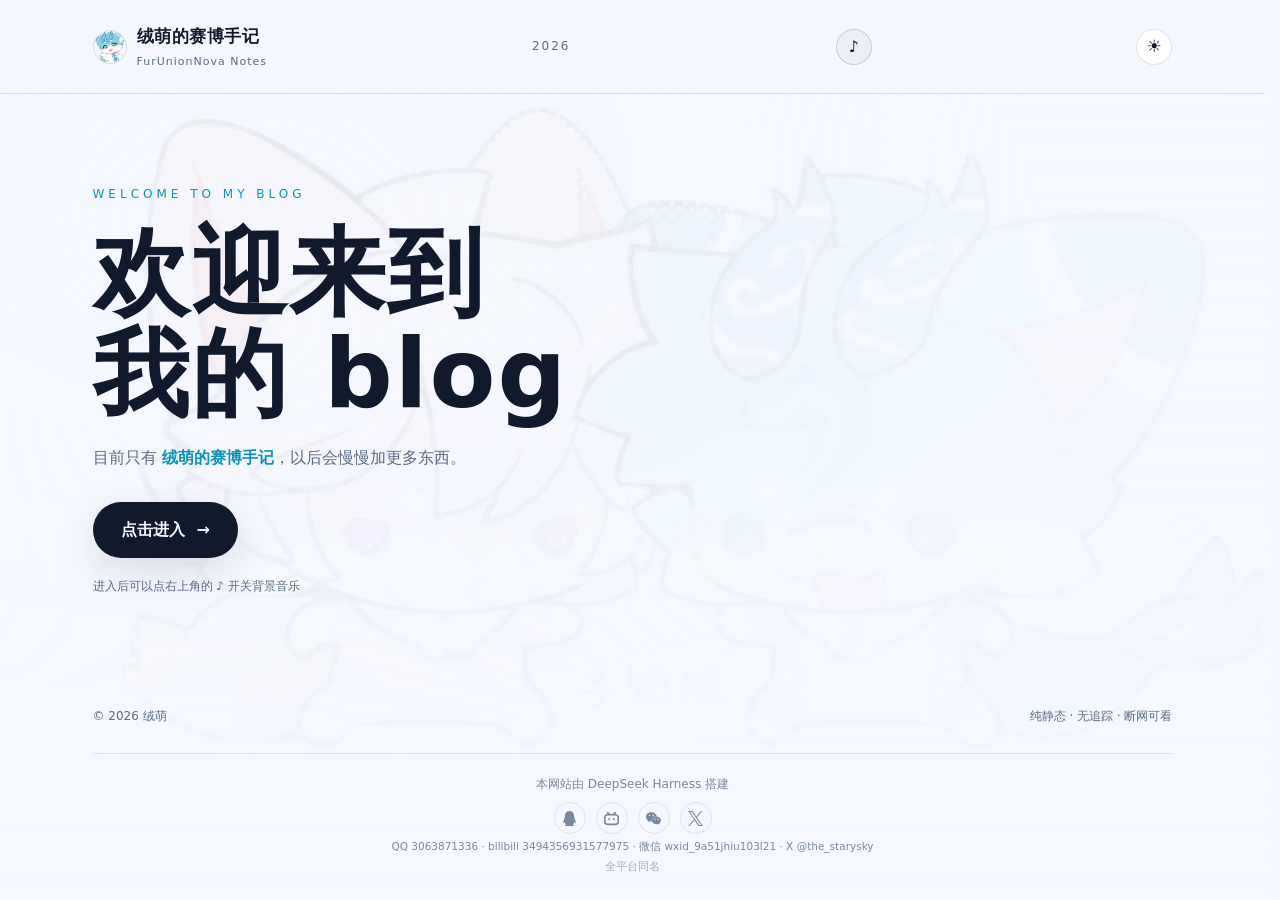
==== commit c2c55921: "Show copy confirmation as a temporary bottom toast" ====
--- a/index.html
+++ b/index.html
@@ -17,7 +17,7 @@
 <link rel="preload" as="image" href="assets/img/fursona-08.webp" media="(min-width: 701px)" fetchpriority="high">
 
 <script>try{var t=localStorage.getItem('blog-theme');if(t)document.documentElement.dataset.theme=t;else if(matchMedia('(prefers-color-scheme: light)').matches)document.documentElement.dataset.theme='light'}catch(e){}</script>
-<link rel="stylesheet" href="assets/style.css?v=20261102ah">
+<link rel="stylesheet" href="assets/style.css?v=20261102aj">
 <link rel="icon" href="assets/img/avatar.webp">
 </head>
 <body class="welcome">
@@ -55,15 +55,15 @@
 <div class="site-credit">
   <p class="credit-built">本网站由 DeepSeek Harness 搭建</p>
   <div class="social-row" aria-label="联系我">
-    <a class="social-btn" href="https://wpa.qq.com/msgrd?v=3&amp;uin=3063871336&amp;site=qq&amp;menu=yes" target="_blank" rel="noopener noreferrer" aria-label="QQ：3063871336" title="QQ：3063871336">
+    <button class="social-btn" type="button" data-copy="3063871336" data-copy-label="QQ号" aria-label="复制 QQ 号：3063871336" title="复制 QQ 号">
       <svg viewBox="0 0 24 24" aria-hidden="true" focusable="false"><path d="M21.395 15.035a40 40 0 0 0-.803-2.264l-1.079-2.695c.001-.032.014-.562.014-.836C19.526 4.632 17.351 0 12 0S4.474 4.632 4.474 9.241c0 .274.013.804.014.836l-1.08 2.695a39 39 0 0 0-.802 2.264c-1.021 3.283-.69 4.643-.438 4.673.54.065 2.103-2.472 2.103-2.472 0 1.469.756 3.387 2.394 4.771-.612.188-1.363.479-1.845.835-.434.32-.379.646-.301.778.343.578 5.883.369 7.482.189 1.6.18 7.14.389 7.483-.189.078-.132.132-.458-.301-.778-.483-.356-1.233-.646-1.846-.836 1.637-1.384 2.393-3.302 2.393-4.771 0 0 1.563 2.537 2.103 2.472.251-.03.581-1.39-.438-4.673
 "/></svg>
-    </a>
+    </button>
     <a class="social-btn" href="https://space.bilibili.com/3494356931577975" target="_blank" rel="noopener noreferrer" aria-label="bilibili：3494356931577975" title="bilibili：3494356931577975">
       <svg viewBox="0 0 24 24" aria-hidden="true" focusable="false"><path d="M17.813 4.653h.854c1.51.054 2.769.578 3.773 1.574 1.004.995 1.524 2.249 1.56 3.76v7.36c-.036 1.51-.556 2.769-1.56 3.773s-2.262 1.524-3.773 1.56H5.333c-1.51-.036-2.769-.556-3.773-1.56S.036 18.858 0 17.347v-7.36c.036-1.511.556-2.765 1.56-3.76 1.004-.996 2.262-1.52 3.773-1.574h.774l-1.174-1.12a1.234 1.234 0 0 1-.373-.906c0-.356.124-.658.373-.907l.027-.027c.267-.249.573-.373.92-.373.347 0 .653.124.92.373L9.653 4.44c.071.071.134.142.187.213h4.267a.836.836 0 0 1 .16-.213l2.853-2.747c.267-.249.573-.373.92-.373.347 0 .662.151.929.4.267.249.391.551.391.907 0 .355-.124.657-.373.906zM5.333 7.24c-.746.018-1.373.276-1.88.773-.506.498-.769 1.13-.786 1.894v7.52c.017.764.28 1.395.786 1.893.507.498 1.134.756 1.88.773h13.334c.746-.017 1.373-.275 1.88-.773.506-.498.769-1.129.786-1.893v-7.52c-.017-.765-.28-1.396-.786-1.894-.507-.497-1.134-.755-1.88-.773zM8 11.107c.373 0 .684.124.933.373.25.249.383.569.4.96v1.173c-.017.391-.15.711-.4.96-.249.25-.56.374-.933.374s-.684-.125-.933-.374c-.25-.249-.383-.569-.4-.96V12.44c0-.373.129-.689.386-.947.258-.257.574-.386.947-.386zm8 0c.373 0 .684.124.933.373.25.249.383.569.4.96v1.173c-.017.391-.15.711-.4.96-.249.25-.56.374-.933.374s-.684-.125-.933-.374c-.25-.249-.383-.569-.4-.96V12.44c.017-.391.15-.711.4-.96.249-.249.56-.373.933-.373Z
 "/></svg>
     </a>
-    <button class="social-btn" type="button" data-copy="wxid_9a51jhiu103l21" aria-label="复制微信号：wxid_9a51jhiu103l21" title="复制微信号">
+    <button class="social-btn" type="button" data-copy="wxid_9a51jhiu103l21" data-copy-label="微信号" aria-label="复制微信号：wxid_9a51jhiu103l21" title="复制微信号">
       <svg viewBox="0 0 24 24" aria-hidden="true" focusable="false"><path d="M8.691 2.188C3.891 2.188 0 5.476 0 9.53c0 2.212 1.17 4.203 3.002 5.55a.59.59 0 0 1 .213.665l-.39 1.48c-.019.07-.048.141-.048.213 0 .163.13.295.29.295a.326.326 0 0 0 .167-.054l1.903-1.114a.864.864 0 0 1 .717-.098 10.16 10.16 0 0 0 2.837.403c.276 0 .543-.027.811-.05-.857-2.578.157-4.972 1.932-6.446 1.703-1.415 3.882-1.98 5.853-1.838-.576-3.583-4.196-6.348-8.596-6.348zM5.785 5.991c.642 0 1.162.529 1.162 1.18a1.17 1.17 0 0 1-1.162 1.178A1.17 1.17 0 0 1 4.623 7.17c0-.651.52-1.18 1.162-1.18zm5.813 0c.642 0 1.162.529 1.162 1.18a1.17 1.17 0 0 1-1.162 1.178 1.17 1.17 0 0 1-1.162-1.178c0-.651.52-1.18 1.162-1.18zm5.34 2.867c-1.797-.052-3.746.512-5.28 1.786-1.72 1.428-2.687 3.72-1.78 6.22.942 2.453 3.666 4.229 6.884 4.229.826 0 1.622-.12 2.361-.336a.722.722 0 0 1 .598.082l1.584.926a.272.272 0 0 0 .14.047c.134 0 .24-.111.24-.247 0-.06-.023-.12-.038-.177l-.327-1.233a.582.582 0 0 1-.023-.156.49.49 0 0 1 .201-.398C23.024 18.48 24 16.82 24 14.98c0-3.21-2.931-5.837-6.656-6.088V8.89c-.135-.01-.27-.027-.407-.03zm-2.53 3.274c.535 0 .969.44.969.982a.976.976 0 0 1-.969.983.976.976 0 0 1-.969-.983c0-.542.434-.982.97-.982zm4.844 0c.535 0 .969.44.969.982a.976.976 0 0 1-.969.983.976.976 0 0 1-.969-.983c0-.542.434-.982.969-.982z
 "/></svg>
     </button>
@@ -76,8 +76,8 @@
   <p class="credit-note">全平台同名</p>
   <span class="social-status" role="status" aria-live="polite"></span>
 </div>
-<script src="assets/transition.js?v=20261102ah" defer></script>
-<script src="assets/music.js?v=20261102ah" defer></script>
-<script src="assets/blog.js?v=20261102ah" defer></script>
+<script src="assets/transition.js?v=20261102aj" defer></script>
+<script src="assets/music.js?v=20261102aj" defer></script>
+<script src="assets/blog.js?v=20261102aj" defer></script>
 </body>
 </html>
--- a/assets/style.css
+++ b/assets/style.css
@@ -1145,8 +1145,26 @@
   border-color: color-mix(in srgb, var(--accent) 55%, var(--line));
 }
 .social-status {
-  display: block;
-  min-height: 1.2em;
-  font-size: 11px;
-  color: var(--accent);
+  position: fixed;
+  left: 50%;
+  bottom: calc(24px + env(safe-area-inset-bottom));
+  z-index: 120;
+  max-width: calc(100% - 40px);
+  padding: 8px 14px;
+  border-radius: 999px;
+  border: 1px solid var(--line);
+  background: var(--card);
+  color: var(--text);
+  font-size: 13px;
+  line-height: 1.4;
+  text-align: center;
+  box-shadow: 0 8px 24px rgba(0, 0, 0, .18);
+  opacity: 0;
+  transform: translate(-50%, 10px);
+  pointer-events: none;
+  transition: opacity .22s ease, transform .22s ease;
+}
+.social-status.is-visible {
+  opacity: 1;
+  transform: translate(-50%, 0);
 }
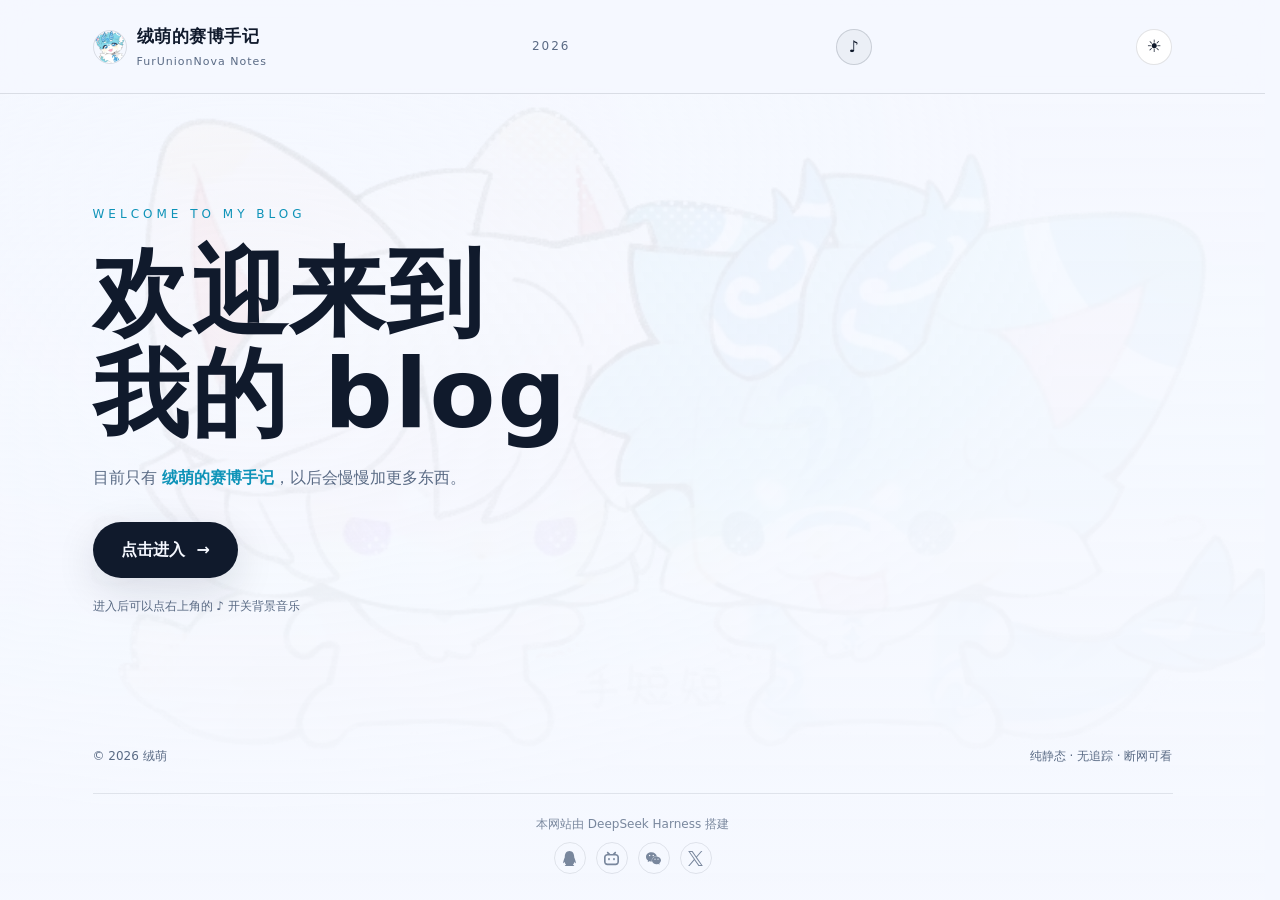
==== commit 5a06ce09: "Simplify footer to credit and icon buttons only" ====
--- a/index.html
+++ b/index.html
@@ -3,6 +3,7 @@
 <head>
 <meta charset="utf-8">
 <meta name="viewport" content="width=device-width, initial-scale=1">
+<meta name="robots" content="noai, noimageai, noarchive">
 <title>欢迎 · 绒萌的赛博手记</title>
 <meta name="description" content="欢迎来到绒萌的博客。">
 <meta property="og:title" content="欢迎 · 绒萌的赛博手记">
@@ -17,7 +18,7 @@
 <link rel="preload" as="image" href="assets/img/fursona-08.webp" media="(min-width: 701px)" fetchpriority="high">
 
 <script>try{var t=localStorage.getItem('blog-theme');if(t)document.documentElement.dataset.theme=t;else if(matchMedia('(prefers-color-scheme: light)').matches)document.documentElement.dataset.theme='light'}catch(e){}</script>
-<link rel="stylesheet" href="assets/style.css?v=20261102aj">
+<link rel="stylesheet" href="assets/style.css?v=20261102al">
 <link rel="icon" href="assets/img/avatar.webp">
 </head>
 <body class="welcome">
@@ -72,12 +73,10 @@
 "/></svg>
     </a>
   </div>
-  <p class="credit-handles">QQ 3063871336 · bilibili 3494356931577975 · 微信 wxid_9a51jhiu103l21 · X @the_starysky</p>
-  <p class="credit-note">全平台同名</p>
   <span class="social-status" role="status" aria-live="polite"></span>
 </div>
-<script src="assets/transition.js?v=20261102aj" defer></script>
-<script src="assets/music.js?v=20261102aj" defer></script>
-<script src="assets/blog.js?v=20261102aj" defer></script>
+<script src="assets/transition.js?v=20261102al" defer></script>
+<script src="assets/music.js?v=20261102al" defer></script>
+<script src="assets/blog.js?v=20261102al" defer></script>
 </body>
 </html>
--- a/assets/style.css
+++ b/assets/style.css
@@ -1118,8 +1118,6 @@
 }
 .site-credit p { margin: 2px 0; }
 .credit-built { font-size: 12px; }
-.credit-handles { font-size: 10.5px; word-break: break-word; }
-.credit-note { font-size: 10.5px; opacity: .7; }
 .social-row {
   display: flex;
   align-items: center;
